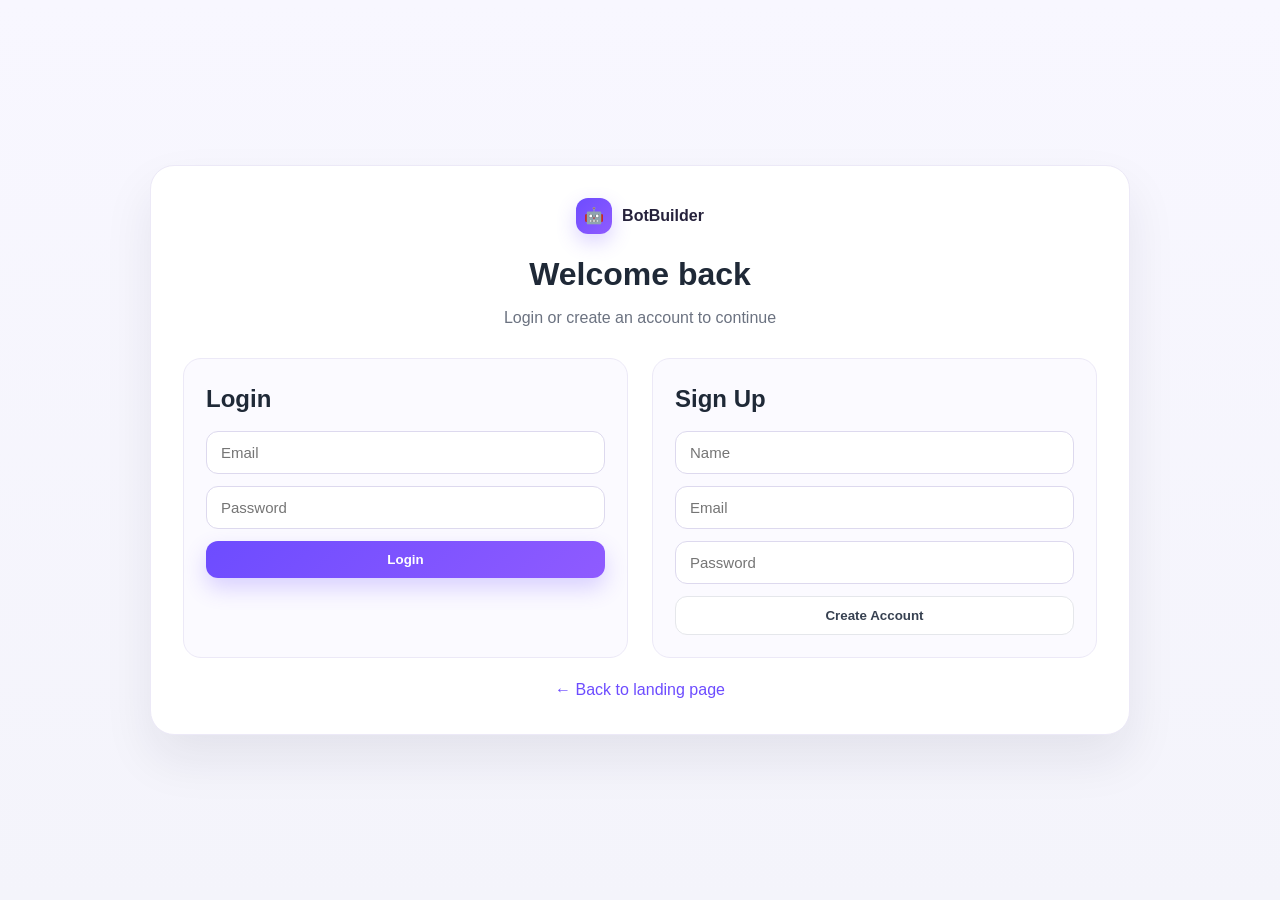
==== src/main/resources/static/dashboard.html @ aa95cacc "Initial project commit" ====
<!DOCTYPE html>
<html lang="en">
<head>
    <meta charset="UTF-8">
    <meta name="viewport" content="width=device-width, initial-scale=1.0">
    <title>Dashboard - BotBuilder</title>
    <link rel="stylesheet" href="style.css">
</head>
<body class="dashboard-page">
    <div class="dashboard-layout">
        <aside class="sidebar">
            <div class="sidebar-top">
                <a href="dashboard.html" class="brand">
                    <div class="brand-icon">🤖</div>
                    <span>BotBuilder</span>
                </a>

                <nav class="sidebar-nav">
                    <a href="dashboard.html" class="sidebar-link active">My Bots</a>
                    <a href="create-bot.html?mode=create" class="sidebar-link">Create New Bot</a>
                    <a href="analytics.html" class="sidebar-link" id="analytics-link">Analytics</a>
                    <a href="#" class="sidebar-link">Settings</a>
                </nav>
            </div>

            <div class="sidebar-bottom">
                <button id="logout-btn" class="sidebar-link logout-btn">Logout</button>
            </div>
        </aside>

        <main class="dashboard-main">
            <div class="dashboard-topbar">
                <div>
                    <h1>My Bots</h1>
                    <p>Manage and monitor your chatbots</p>
                </div>

                <a href="create-bot.html?mode=create" class="btn btn-primary">Create New Bot</a>
            </div>

            <div class="search-row">
                <input id="bot-search" type="text" placeholder="Search bots...">
            </div>

            <div id="bot-grid" class="bot-grid">
                <!-- Filled by dashboard.js -->
            </div>
        </main>
    </div>

    <script src="auth.js"></script>
    <script src="dashboard.js"></script>
</body>
</html>
---- src/main/resources/static/style.css ----
/* style.css*/
* {
    margin: 0;
    padding: 0;
    box-sizing: border-box;
}

body {
    font-family: Inter, Arial, sans-serif;
    background: #f8f8fc;
    color: #1f2937;
    line-height: 1.5;
}

a {
    text-decoration: none;
    color: inherit;
}

.container {
    width: min(1120px, calc(100% - 48px));
    margin: 0 auto;
}

/* Header / Brand */
.site-header,
.wizard-header {
    background: rgba(255, 255, 255, 0.92);
    backdrop-filter: blur(10px);
    border-bottom: 1px solid #ebe9f5;
    position: sticky;
    top: 0;
    z-index: 20;
}

.nav-row,
.wizard-header-row {
    min-height: 74px;
    display: flex;
    align-items: center;
    justify-content: space-between;
    gap: 20px;
}

.brand {
    display: inline-flex;
    align-items: center;
    gap: 10px;
    font-weight: 700;
    color: #25213b;
}

.brand-icon {
    width: 36px;
    height: 36px;
    border-radius: 12px;
    display: grid;
    place-items: center;
    background: linear-gradient(135deg, #6d4cff, #8f5bff);
    color: #fff;
    box-shadow: 0 8px 20px rgba(109, 76, 255, 0.24);
}

.nav-links {
    display: flex;
    gap: 24px;
    color: #6b7280;
}

/* Buttons */
.btn {
    border: none;
    border-radius: 12px;
    padding: 11px 18px;
    font-weight: 600;
    cursor: pointer;
    display: inline-flex;
    align-items: center;
    justify-content: center;
    transition: 0.2s ease;
}

.btn:hover {
    transform: translateY(-1px);
}

.btn-primary {
    background: linear-gradient(135deg, #6d4cff, #8f5bff);
    color: #fff;
    box-shadow: 0 10px 22px rgba(109, 76, 255, 0.24);
}

.btn-secondary {
    background: #fff;
    border: 1px solid #e5e7eb;
    color: #374151;
}

.btn-full {
    width: 100%;
}

.btn-small {
    padding: 8px 12px;
    font-size: 14px;
}

/* Landing */
.hero {
    padding: 72px 0 48px;
}

.hero-grid {
    display: grid;
    grid-template-columns: 1.1fr 0.9fr;
    gap: 40px;
    align-items: center;
}

.pill {
    display: inline-block;
    margin-bottom: 18px;
    padding: 8px 12px;
    border-radius: 999px;
    background: #f1eeff;
    color: #6d4cff;
    font-size: 14px;
    font-weight: 600;
}

.hero-copy h1 {
    font-size: clamp(38px, 5vw, 62px);
    line-height: 1.02;
    letter-spacing: -0.03em;
    margin-bottom: 18px;
    color: #1f1b2d;
}

.hero-copy p {
    max-width: 560px;
    color: #6b7280;
    font-size: 17px;
    margin-bottom: 24px;
}

.hero-actions {
    display: flex;
    gap: 12px;
    margin-bottom: 18px;
}

.hero-meta {
    display: flex;
    gap: 18px;
    color: #6b7280;
    font-size: 14px;
}

.hero-preview-card {
    background: #fff;
    border: 1px solid #eeeaf8;
    border-radius: 24px;
    padding: 28px;
    box-shadow: 0 24px 50px rgba(34, 26, 65, 0.08);
}

.chat-preview {
    display: flex;
    flex-direction: column;
    gap: 12px;
}

.chat-bubble {
    max-width: 75%;
    padding: 12px 14px;
    border-radius: 16px;
    font-size: 14px;
    box-shadow: 0 8px 18px rgba(24, 20, 40, 0.06);
}

.chat-left {
    background: #f6f5fb;
    color: #374151;
}

.chat-right {
    align-self: flex-end;
    background: linear-gradient(135deg, #6d4cff, #8f5bff);
    color: #fff;
}

.section {
    padding: 64px 0;
}

.section-light {
    background: #fafafe;
}

.section-heading {
    text-align: center;
    margin-bottom: 34px;
}

.section-heading h2 {
    font-size: 36px;
    margin-bottom: 8px;
    color: #1f1b2d;
}

.section-heading p {
    color: #6b7280;
}

.feature-grid,
.pricing-grid {
    display: grid;
    gap: 22px;
    grid-template-columns: repeat(3, 1fr);
}

.feature-card,
.price-card {
    background: #fff;
    border: 1px solid #ece9f7;
    border-radius: 20px;
    padding: 24px;
    box-shadow: 0 14px 28px rgba(31, 27, 45, 0.05);
}

.feature-icon {
    font-size: 24px;
    margin-bottom: 12px;
}

.feature-card h3,
.price-card h3 {
    margin-bottom: 8px;
}

.feature-card p,
.price-card ul {
    color: #6b7280;
}

.price {
    font-size: 34px;
    font-weight: 800;
    margin: 10px 0 14px;
}

.price span {
    font-size: 14px;
    font-weight: 500;
    color: #6b7280;
}

.price-card ul {
    list-style: none;
    margin-bottom: 18px;
    display: grid;
    gap: 8px;
}

.price-card.featured {
    border: 2px solid #7b59ff;
    position: relative;
}

.price-badge {
    position: absolute;
    top: -12px;
    left: 24px;
    background: #7b59ff;
    color: #fff;
    border-radius: 999px;
    padding: 6px 12px;
    font-size: 12px;
    font-weight: 700;
}

.site-footer {
    border-top: 1px solid #ebe9f5;
    padding: 24px 0;
    background: #fff;
}

.footer-row {
    display: flex;
    justify-content: space-between;
    align-items: center;
    gap: 24px;
}

.footer-brand {
    margin-bottom: 8px;
}

.footer-links {
    display: flex;
    gap: 18px;
    color: #6b7280;
}

/* Auth */
.auth-page {
    min-height: 100vh;
    background: linear-gradient(180deg, #f8f7ff 0%, #f4f4fb 100%);
}

.auth-shell {
    min-height: 100vh;
    display: grid;
    place-items: center;
    padding: 28px;
}

.auth-card {
    width: min(980px, 100%);
    background: #fff;
    border: 1px solid #ece9f7;
    border-radius: 24px;
    padding: 32px;
    box-shadow: 0 24px 50px rgba(31, 27, 45, 0.08);
}

.auth-header {
    text-align: center;
    margin-bottom: 28px;
}

.auth-header h1 {
    margin-top: 16px;
    margin-bottom: 8px;
}

.auth-header p {
    color: #6b7280;
}

.auth-grid {
    display: grid;
    grid-template-columns: repeat(2, 1fr);
    gap: 24px;
}

.auth-block {
    background: #fbfaff;
    border: 1px solid #ece9f7;
    border-radius: 18px;
    padding: 22px;
}

.auth-block h2 {
    margin-bottom: 14px;
}

.auth-block input {
    width: 100%;
    margin-bottom: 12px;
}

.auth-back {
    margin-top: 20px;
    text-align: center;
    color: #6d4cff;
}

/* Inputs */
input,
select,
textarea {
    width: 100%;
    border: 1px solid #ddd9ee;
    background: #fff;
    border-radius: 12px;
    padding: 12px 14px;
    outline: none;
    font-size: 15px;
}

input:focus,
select:focus,
textarea:focus {
    border-color: #7b59ff;
    box-shadow: 0 0 0 4px rgba(123, 89, 255, 0.12);
}

/* Dashboard */
.dashboard-page {
    background: #f6f6fb;
}

.dashboard-layout {
    display: grid;
    grid-template-columns: 260px 1fr;
    min-height: 100vh;
}

.sidebar {
    background: #fff;
    border-right: 1px solid #ebe9f5;
    display: flex;
    flex-direction: column;
    justify-content: space-between;
    padding: 24px 18px;
}

.sidebar-nav {
    margin-top: 28px;
    display: grid;
    gap: 8px;
}

.sidebar-link {
    display: block;
    padding: 12px 14px;
    border-radius: 12px;
    color: #6b7280;
    font-weight: 600;
}

.sidebar-link.active,
.sidebar-link:hover {
    background: #f2efff;
    color: #6d4cff;
}

.logout-btn {
    width: 100%;
    text-align: left;
    background: none;
    border: none;
    cursor: pointer;
    font: inherit;
}

.dashboard-main {
    padding: 28px;
}

.dashboard-topbar {
    display: flex;
    align-items: center;
    justify-content: space-between;
    margin-bottom: 18px;
    gap: 20px;
}

.dashboard-topbar h1 {
    margin-bottom: 4px;
}

.dashboard-topbar p {
    color: #6b7280;
}

.search-row {
    margin-bottom: 22px;
}

.bot-grid {
    display: grid;
    grid-template-columns: repeat(3, 1fr);
    gap: 20px;
}

.bot-card,
.empty-bot-card {
    background: #fff;
    border: 1px solid #ebe9f5;
    border-radius: 18px;
    padding: 20px;
    box-shadow: 0 12px 24px rgba(31, 27, 45, 0.05);
}

.bot-card-top {
    display: flex;
    justify-content: space-between;
    gap: 16px;
    margin-bottom: 14px;
}

.bot-card h3 {
    margin-bottom: 6px;
}

.bot-card p {
    color: #6b7280;
    font-size: 14px;
    overflow-wrap: anywhere;
}

.bot-card-meta {
    display: flex;
    justify-content: space-between;
    color: #6b7280;
    font-size: 13px;
    margin-bottom: 16px;
}

.bot-card-actions {
    display: flex;
    gap: 10px;
}

.status-badge {
    height: fit-content;
    border-radius: 999px;
    padding: 6px 10px;
    font-size: 12px;
    font-weight: 700;
}

.status-badge.active {
    background: #eafaf1;
    color: #13a35d;
}

.empty-bot-card {
    min-height: 210px;
    display: grid;
    place-items: center;
    text-align: center;
    border-style: dashed;
}

.empty-icon {
    width: 52px;
    height: 52px;
    border-radius: 50%;
    display: grid;
    place-items: center;
    background: #f1eeff;
    color: #6d4cff;
    font-size: 24px;
    margin-bottom: 10px;
}

/* Wizard */
.wizard-page {
    background: #f6f6fb;
}

.wizard-container {
    padding-top: 28px;
    padding-bottom: 48px;
}
.wizard-card-basic {
    max-width: 760px;
    margin: 0 auto;
    padding: 32px;
}

.wizard-card-basic h2 {
    font-size: 34px;
    margin-bottom: 8px;
    color: #1f1b2d;
}

.wizard-card-basic p {
    color: #6b7280;
    margin-bottom: 22px;
}

.wizard-card-basic label {
    display: block;
    font-size: 14px;
    font-weight: 700;
    margin: 18px 0 8px;
    color: #2b263d;
}

.wizard-card-basic input,
.wizard-card-basic select,
.wizard-card-basic textarea {
    width: 100%;
    border: 1px solid #e4e0f2;
    border-radius: 12px;
    padding: 14px 16px;
    font-size: 15px;
    background: #fcfbff;
}

.wizard-card-basic textarea {
    resize: vertical;
    min-height: 88px;
}

.personality-grid {
    display: grid;
    grid-template-columns: repeat(2, 1fr);
    gap: 14px;
    margin-top: 10px;
}

.personality-option {
    display: flex;
    align-items: flex-start;
    gap: 14px;
    padding: 16px;
    border: 1.5px solid #dfdbea;
    border-radius: 14px;
    background: #ffffff;
    cursor: pointer;
    transition: all 0.2s ease;
}

.personality-option:hover {
    border-color: #b7abf8;
    box-shadow: 0 8px 20px rgba(109, 76, 255, 0.08);
}

.personality-option.active {
    border: 2px solid #6d4cff;
    background: #f7f4ff;
    box-shadow: 0 10px 22px rgba(109, 76, 255, 0.10);
}

.personality-icon {
    width: 42px;
    height: 42px;
    border-radius: 12px;
    display: grid;
    place-items: center;
    background: #f3f0ff;
    font-size: 18px;
    flex-shrink: 0;
}

.personality-option h4 {
    margin: 0 0 4px;
    font-size: 16px;
    color: #1f1b2d;
}

.personality-option p {
    margin: 0;
    font-size: 13px;
    color: #6b7280;
}

.wizard-nav-step1 {
    margin-top: 24px;
    align-items: center;
}

.btn-disabled {
    opacity: 0.55;
    cursor: not-allowed;
    box-shadow: none;
}

@media (max-width: 768px) {
    .personality-grid {
        grid-template-columns: 1fr;
    }

    .wizard-card-basic {
        padding: 22px;
    }
}
.wizard-card-knowledge {
    max-width: 760px;
    margin: 0 auto;
    padding: 32px;
}

.wizard-card-knowledge h2 {
    font-size: 34px;
    margin-bottom: 8px;
    color: #1f1b2d;
}

.wizard-card-knowledge p {
    color: #6b7280;
    margin-bottom: 22px;
}

.wizard-card-knowledge label {
    display: block;
    font-size: 14px;
    font-weight: 700;
    margin: 18px 0 10px;
    color: #2b263d;
}

.knowledge-source-grid {
    display: grid;
    grid-template-columns: repeat(3, 1fr);
    gap: 14px;
    margin-top: 8px;
}

.knowledge-source-option {
    border: 1.5px solid #dfdbea;
    border-radius: 14px;
    padding: 18px 16px;
    background: #fff;
    text-align: center;
    cursor: pointer;
    transition: all 0.2s ease;
}

.knowledge-source-option:hover {
    border-color: #b7abf8;
    box-shadow: 0 8px 20px rgba(109, 76, 255, 0.08);
}

.knowledge-source-option.active {
    border: 2px solid #6d4cff;
    background: #f7f4ff;
    box-shadow: 0 10px 22px rgba(109, 76, 255, 0.10);
}

.knowledge-source-icon {
    width: 44px;
    height: 44px;
    margin: 0 auto 12px;
    border-radius: 12px;
    display: grid;
    place-items: center;
    background: #f3f0ff;
    font-size: 20px;
}

.knowledge-source-option h4 {
    margin: 0 0 6px;
    font-size: 16px;
    color: #1f1b2d;
}

.knowledge-source-option p {
    margin: 0;
    font-size: 13px;
    color: #6b7280;
}

.knowledge-panel {
    display: none;
    margin-top: 18px;
}

.knowledge-panel.active {
    display: block;
}

.knowledge-inline-row {
    display: grid;
    grid-template-columns: 1fr auto;
    gap: 12px;
    align-items: center;
}

.btn-knowledge-action {
    white-space: nowrap;
    min-width: 140px;
}

.upload-dropzone {
    border: 1.5px dashed #d7d2e8;
    border-radius: 16px;
    background: #fcfbff;
    min-height: 170px;
    display: grid;
    place-items: center;
    text-align: center;
    padding: 24px;
    cursor: pointer;
    transition: all 0.2s ease;
}

.upload-dropzone:hover {
    border-color: #b7abf8;
    background: #f8f5ff;
}

.upload-dropzone-icon {
    font-size: 34px;
    margin-bottom: 10px;
}

.upload-dropzone-title {
    font-weight: 600;
    color: #374151;
    margin-bottom: 4px;
}

.upload-dropzone-subtitle {
    font-size: 13px;
    color: #9ca3af;
}

.knowledge-text-counter {
    margin-top: 8px;
    font-size: 12px;
    color: #9ca3af;
}

@media (max-width: 768px) {
    .knowledge-source-grid {
        grid-template-columns: 1fr;
    }

    .knowledge-inline-row {
        grid-template-columns: 1fr;
    }

    .btn-knowledge-action {
        width: 100%;
    }

    .wizard-card-knowledge {
        padding: 22px;
    }
}
.stepper {
    display: flex;
    justify-content: center;
    gap: 28px;
    margin-bottom: 28px;
    flex-wrap: wrap;
}

.step {
    text-align: center;
    color: #9ca3af;
}

.step span {
    width: 36px;
    height: 36px;
    margin: 0 auto 8px;
    border-radius: 50%;
    display: grid;
    place-items: center;
    background: #e5e7eb;
    font-weight: 700;
}

.step.active span {
    background: linear-gradient(135deg, #6d4cff, #8f5bff);
    color: #fff;
}

.step.completed span {
    background: #6d4cff;
    color: #fff;
}

.step.active,
.step.completed {
    color: #3b3553;
}

.step small {
    display: block;
    font-size: 12px;
}

.wizard-step {
    display: none;
}

.wizard-step.active {
    display: block;
}

.wizard-card-area {
    max-width: 920px;
    margin: 0 auto;
}

.wizard-card {
    background: #fff;
    border: 1px solid #ebe9f5;
    border-radius: 22px;
    padding: 28px;
    box-shadow: 0 14px 28px rgba(31, 27, 45, 0.05);
}

.wizard-card h2 {
    margin-bottom: 6px;
}

.wizard-card p {
    color: #6b7280;
    margin-bottom: 18px;
}

.wizard-card label {
    display: block;
    font-weight: 600;
    margin: 16px 0 8px;
}

.wizard-nav-row,
.wizard-bottom-row {
    display: flex;
    justify-content: space-between;
    gap: 12px;
    margin-top: 22px;
}

.source-grid {
    display: grid;
    grid-template-columns: repeat(3, 1fr);
    gap: 14px;
    margin-top: 16px;
}

.source-option {
    border: 2px solid #d9d3f7;
    border-radius: 16px;
    padding: 20px;
    text-align: center;
    font-weight: 600;
    background: #fff;
}

.source-option.active {
    border-color: #7b59ff;
    background: #f5f2ff;
    color: #6d4cff;
}

.source-option.disabled {
    opacity: 0.55;
}

.slider {
    margin: 10px 0 6px;
}

.slider-info {
    color: #6b7280;
    font-size: 14px;
}

.test-layout {
    display: grid;
    grid-template-columns: 320px 1fr;
    gap: 22px;
}

.review-box {
    background: #f8f7fd;
    border: 1px solid #ebe9f5;
    border-radius: 16px;
    padding: 16px;
    display: grid;
    gap: 10px;
}

.deploy-box {
    background: #fafafe;
    border: 1px solid #ebe9f5;
    border-radius: 16px;
    padding: 16px;
    margin-bottom: 16px;
}

.chat-window {
    border: 1px solid #ebe9f5;
    border-radius: 20px;
    background: #fff;
    padding: 16px;
    height: 380px;
    display: flex;
    flex-direction: column;
}

.chat-messages {
    flex: 1;
    overflow-y: auto;
    margin-bottom: 12px;
}

.chat-input {
    display: flex;
    gap: 10px;
}

.chat-line {
    margin-bottom: 10px;
    padding: 10px 12px;
    border-radius: 12px;
    max-width: 86%;
    font-size: 14px;
}

.chat-line-user {
    background: #f3f0ff;
    margin-left: auto;
}

.chat-line-bot {
    background: #f5f6fa;
}

.chat-line-bot.error {
    color: #b91c1c;
}

/* Responsive */
@media (max-width: 980px) {
    .hero-grid,
    .auth-grid,
    .test-layout,
    .dashboard-layout,
    .feature-grid,
    .pricing-grid,
    .bot-grid,
    .source-grid {
        grid-template-columns: 1fr;
    }

    .dashboard-layout {
        display: block;
    }

    .sidebar {
        border-right: none;
        border-bottom: 1px solid #ebe9f5;
    }

    .nav-links {
        display: none;
    }

    .footer-row,
    .dashboard-topbar {
        flex-direction: column;
        align-items: flex-start;
    }
}
.open-mode .step.completed span {
    background: #e5e7eb !important;
    color: #9ca3af !important;
}

.open-mode .step.completed,
.open-mode .step:not(.active) {
    color: #9ca3af !important;
}

.open-mode .step.active span {
    background: linear-gradient(135deg, #6d4cff, #8f5bff) !important;
    color: #ffffff !important;
}

.open-mode .step.active {
    color: #3b3553 !important;
}
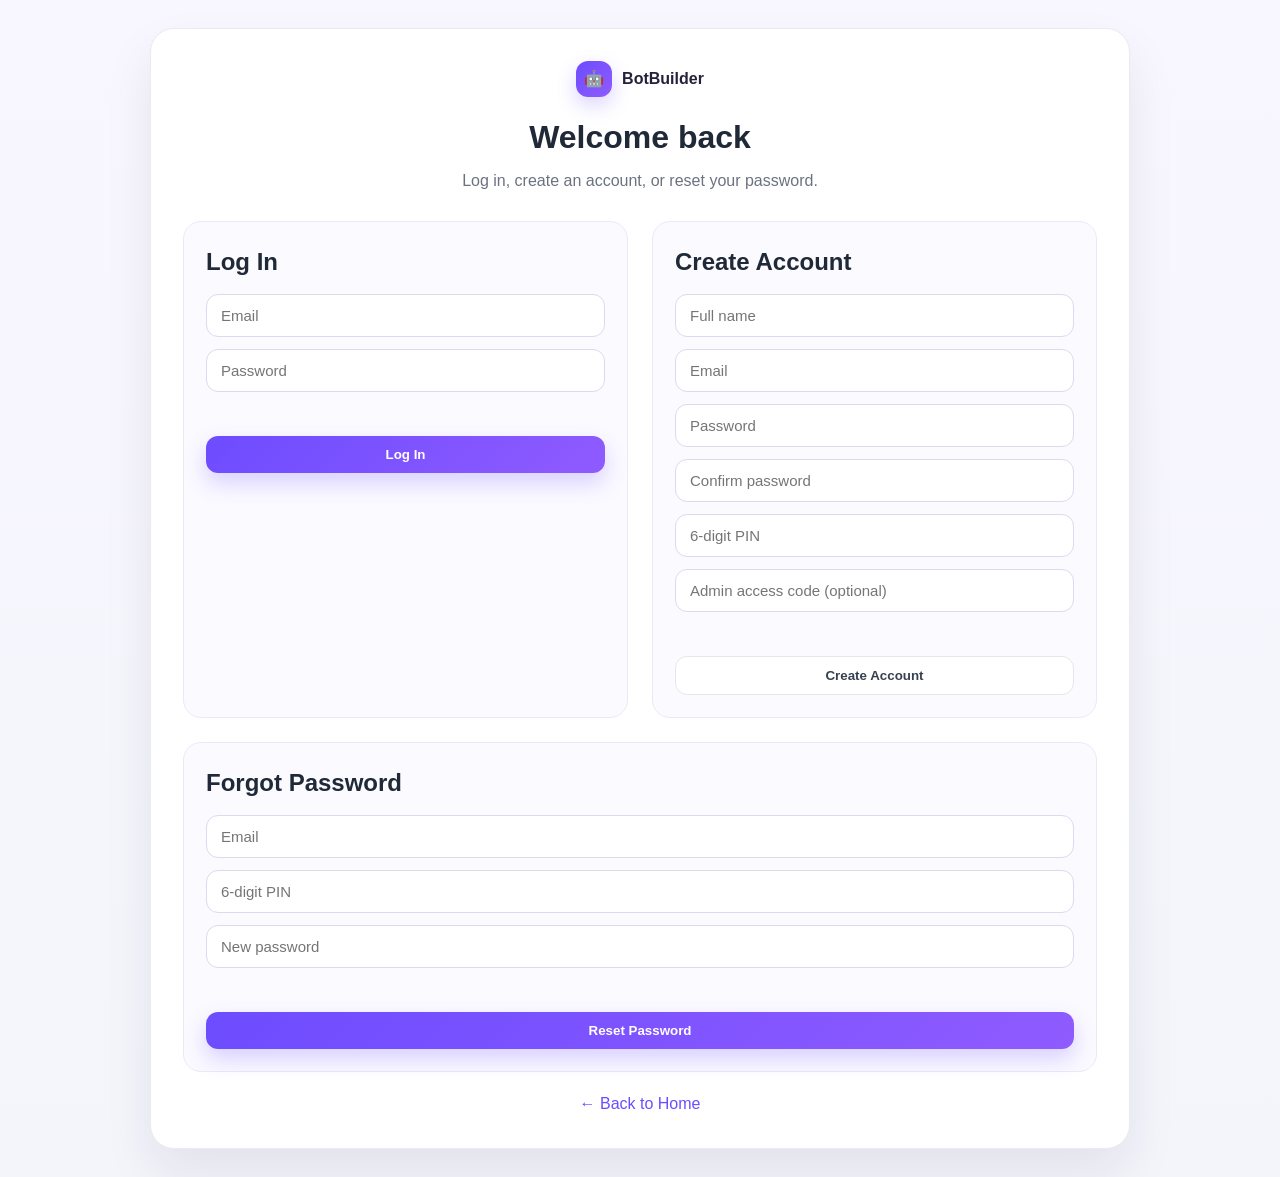
==== commit 07554f07: "Working Code" ====
--- a/src/main/resources/static/dashboard.html
+++ b/src/main/resources/static/dashboard.html
@@ -19,7 +19,7 @@
                     <a href="dashboard.html" class="sidebar-link active">My Bots</a>
                     <a href="create-bot.html?mode=create" class="sidebar-link">Create New Bot</a>
                     <a href="analytics.html" class="sidebar-link" id="analytics-link">Analytics</a>
-                    <a href="#" class="sidebar-link">Settings</a>
+                    <a href="settings.html" class="sidebar-link">Settings</a>
                 </nav>
             </div>
 
--- a/src/main/resources/static/style.css
+++ b/src/main/resources/static/style.css
@@ -1,4 +1,4 @@
-/* style.css*/
+/* style.css */
 * {
     margin: 0;
     padding: 0;
@@ -105,265 +105,10 @@
     font-size: 14px;
 }
 
-/* Landing */
-.hero {
-    padding: 72px 0 48px;
-}
-
-.hero-grid {
-    display: grid;
-    grid-template-columns: 1.1fr 0.9fr;
-    gap: 40px;
-    align-items: center;
-}
-
-.pill {
-    display: inline-block;
-    margin-bottom: 18px;
-    padding: 8px 12px;
-    border-radius: 999px;
-    background: #f1eeff;
-    color: #6d4cff;
-    font-size: 14px;
-    font-weight: 600;
-}
-
-.hero-copy h1 {
-    font-size: clamp(38px, 5vw, 62px);
-    line-height: 1.02;
-    letter-spacing: -0.03em;
-    margin-bottom: 18px;
-    color: #1f1b2d;
-}
-
-.hero-copy p {
-    max-width: 560px;
-    color: #6b7280;
-    font-size: 17px;
-    margin-bottom: 24px;
-}
-
-.hero-actions {
-    display: flex;
-    gap: 12px;
-    margin-bottom: 18px;
-}
-
-.hero-meta {
-    display: flex;
-    gap: 18px;
-    color: #6b7280;
-    font-size: 14px;
-}
-
-.hero-preview-card {
-    background: #fff;
-    border: 1px solid #eeeaf8;
-    border-radius: 24px;
-    padding: 28px;
-    box-shadow: 0 24px 50px rgba(34, 26, 65, 0.08);
-}
-
-.chat-preview {
-    display: flex;
-    flex-direction: column;
-    gap: 12px;
-}
-
-.chat-bubble {
-    max-width: 75%;
-    padding: 12px 14px;
-    border-radius: 16px;
-    font-size: 14px;
-    box-shadow: 0 8px 18px rgba(24, 20, 40, 0.06);
-}
-
-.chat-left {
-    background: #f6f5fb;
-    color: #374151;
-}
-
-.chat-right {
-    align-self: flex-end;
-    background: linear-gradient(135deg, #6d4cff, #8f5bff);
-    color: #fff;
-}
-
-.section {
-    padding: 64px 0;
-}
-
-.section-light {
-    background: #fafafe;
-}
-
-.section-heading {
-    text-align: center;
-    margin-bottom: 34px;
-}
-
-.section-heading h2 {
-    font-size: 36px;
-    margin-bottom: 8px;
-    color: #1f1b2d;
-}
-
-.section-heading p {
-    color: #6b7280;
-}
-
-.feature-grid,
-.pricing-grid {
-    display: grid;
-    gap: 22px;
-    grid-template-columns: repeat(3, 1fr);
-}
-
-.feature-card,
-.price-card {
-    background: #fff;
-    border: 1px solid #ece9f7;
-    border-radius: 20px;
-    padding: 24px;
-    box-shadow: 0 14px 28px rgba(31, 27, 45, 0.05);
-}
-
-.feature-icon {
-    font-size: 24px;
-    margin-bottom: 12px;
-}
-
-.feature-card h3,
-.price-card h3 {
-    margin-bottom: 8px;
-}
-
-.feature-card p,
-.price-card ul {
-    color: #6b7280;
-}
-
-.price {
-    font-size: 34px;
-    font-weight: 800;
-    margin: 10px 0 14px;
-}
-
-.price span {
-    font-size: 14px;
-    font-weight: 500;
-    color: #6b7280;
-}
-
-.price-card ul {
-    list-style: none;
-    margin-bottom: 18px;
-    display: grid;
-    gap: 8px;
-}
-
-.price-card.featured {
-    border: 2px solid #7b59ff;
-    position: relative;
-}
-
-.price-badge {
-    position: absolute;
-    top: -12px;
-    left: 24px;
-    background: #7b59ff;
-    color: #fff;
-    border-radius: 999px;
-    padding: 6px 12px;
-    font-size: 12px;
-    font-weight: 700;
-}
-
-.site-footer {
-    border-top: 1px solid #ebe9f5;
-    padding: 24px 0;
-    background: #fff;
-}
-
-.footer-row {
-    display: flex;
-    justify-content: space-between;
-    align-items: center;
-    gap: 24px;
-}
-
-.footer-brand {
-    margin-bottom: 8px;
-}
-
-.footer-links {
-    display: flex;
-    gap: 18px;
-    color: #6b7280;
-}
-
-/* Auth */
-.auth-page {
-    min-height: 100vh;
-    background: linear-gradient(180deg, #f8f7ff 0%, #f4f4fb 100%);
-}
-
-.auth-shell {
-    min-height: 100vh;
-    display: grid;
-    place-items: center;
-    padding: 28px;
-}
-
-.auth-card {
-    width: min(980px, 100%);
-    background: #fff;
-    border: 1px solid #ece9f7;
-    border-radius: 24px;
-    padding: 32px;
-    box-shadow: 0 24px 50px rgba(31, 27, 45, 0.08);
-}
-
-.auth-header {
-    text-align: center;
-    margin-bottom: 28px;
-}
-
-.auth-header h1 {
-    margin-top: 16px;
-    margin-bottom: 8px;
-}
-
-.auth-header p {
-    color: #6b7280;
-}
-
-.auth-grid {
-    display: grid;
-    grid-template-columns: repeat(2, 1fr);
-    gap: 24px;
-}
-
-.auth-block {
-    background: #fbfaff;
-    border: 1px solid #ece9f7;
-    border-radius: 18px;
-    padding: 22px;
-}
-
-.auth-block h2 {
-    margin-bottom: 14px;
-}
-
-.auth-block input {
-    width: 100%;
-    margin-bottom: 12px;
-}
-
-.auth-back {
-    margin-top: 20px;
-    text-align: center;
-    color: #6d4cff;
+.btn-disabled {
+    opacity: 0.55;
+    cursor: not-allowed;
+    box-shadow: none;
 }
 
 /* Inputs */
@@ -386,6 +131,291 @@
     box-shadow: 0 0 0 4px rgba(123, 89, 255, 0.12);
 }
 
+/* Landing */
+.hero {
+    padding: 72px 0 48px;
+}
+
+.hero-grid {
+    display: grid;
+    grid-template-columns: 1.1fr 0.9fr;
+    gap: 40px;
+    align-items: center;
+}
+
+.pill {
+    display: inline-block;
+    margin-bottom: 18px;
+    padding: 8px 12px;
+    border-radius: 999px;
+    background: #f1eeff;
+    color: #6d4cff;
+    font-size: 14px;
+    font-weight: 600;
+}
+
+.hero-copy h1 {
+    font-size: clamp(38px, 5vw, 62px);
+    line-height: 1.02;
+    letter-spacing: -0.03em;
+    margin-bottom: 18px;
+    color: #1f1b2d;
+}
+
+.hero-copy p {
+    max-width: 560px;
+    color: #6b7280;
+    font-size: 17px;
+    margin-bottom: 24px;
+}
+
+.hero-actions {
+    display: flex;
+    gap: 12px;
+    margin-bottom: 18px;
+}
+
+.hero-meta {
+    display: flex;
+    gap: 18px;
+    color: #6b7280;
+    font-size: 14px;
+}
+
+.hero-preview-card {
+    background: #fff;
+    border: 1px solid #eeeaf8;
+    border-radius: 24px;
+    padding: 28px;
+    box-shadow: 0 24px 50px rgba(34, 26, 65, 0.08);
+}
+
+.chat-preview {
+    display: flex;
+    flex-direction: column;
+    gap: 12px;
+}
+
+.chat-bubble {
+    max-width: 75%;
+    padding: 12px 14px;
+    border-radius: 16px;
+    font-size: 14px;
+    box-shadow: 0 8px 18px rgba(24, 20, 40, 0.06);
+}
+
+.chat-left {
+    background: #f6f5fb;
+    color: #374151;
+}
+
+.chat-right {
+    align-self: flex-end;
+    background: linear-gradient(135deg, #6d4cff, #8f5bff);
+    color: #fff;
+}
+
+.section {
+    padding: 64px 0;
+}
+
+.section-light {
+    background: #fafafe;
+}
+
+.section-heading {
+    text-align: center;
+    margin-bottom: 34px;
+}
+
+.section-heading h2 {
+    font-size: 36px;
+    margin-bottom: 8px;
+    color: #1f1b2d;
+}
+
+.section-heading p {
+    color: #6b7280;
+}
+
+.feature-grid,
+.pricing-grid {
+    display: grid;
+    gap: 22px;
+    grid-template-columns: repeat(3, 1fr);
+}
+
+.feature-card,
+.price-card {
+    background: #fff;
+    border: 1px solid #ece9f7;
+    border-radius: 20px;
+    padding: 24px;
+    box-shadow: 0 14px 28px rgba(31, 27, 45, 0.05);
+}
+
+.feature-icon {
+    font-size: 24px;
+    margin-bottom: 12px;
+}
+
+.feature-card h3,
+.price-card h3 {
+    margin-bottom: 8px;
+}
+
+.feature-card p,
+.price-card ul {
+    color: #6b7280;
+}
+
+.price {
+    font-size: 34px;
+    font-weight: 800;
+    margin: 10px 0 14px;
+}
+
+.price span {
+    font-size: 14px;
+    font-weight: 500;
+    color: #6b7280;
+}
+
+.price-card ul {
+    list-style: none;
+    margin-bottom: 18px;
+    display: grid;
+    gap: 8px;
+}
+
+.price-card.featured {
+    border: 2px solid #7b59ff;
+    position: relative;
+}
+
+.price-badge {
+    position: absolute;
+    top: -12px;
+    left: 24px;
+    background: #7b59ff;
+    color: #fff;
+    border-radius: 999px;
+    padding: 6px 12px;
+    font-size: 12px;
+    font-weight: 700;
+}
+
+.site-footer {
+    border-top: 1px solid #ebe9f5;
+    padding: 24px 0;
+    background: #fff;
+}
+
+.footer-row {
+    display: flex;
+    justify-content: space-between;
+    align-items: center;
+    gap: 24px;
+}
+
+.footer-brand {
+    margin-bottom: 8px;
+}
+
+.footer-links {
+    display: flex;
+    gap: 18px;
+    color: #6b7280;
+}
+
+/* Auth */
+.auth-page {
+    min-height: 100vh;
+    background: linear-gradient(180deg, #f8f7ff 0%, #f4f4fb 100%);
+}
+
+.auth-shell {
+    min-height: 100vh;
+    display: grid;
+    place-items: center;
+    padding: 28px;
+}
+
+.auth-card {
+    width: min(980px, 100%);
+    background: #fff;
+    border: 1px solid #ece9f7;
+    border-radius: 24px;
+    padding: 32px;
+    box-shadow: 0 24px 50px rgba(31, 27, 45, 0.08);
+}
+
+.auth-header {
+    text-align: center;
+    margin-bottom: 28px;
+}
+
+.auth-header h1 {
+    margin-top: 16px;
+    margin-bottom: 8px;
+}
+
+.auth-header p {
+    color: #6b7280;
+}
+
+.auth-grid {
+    display: grid;
+    grid-template-columns: repeat(2, 1fr);
+    gap: 24px;
+}
+
+.auth-block {
+    background: #fbfaff;
+    border: 1px solid #ece9f7;
+    border-radius: 18px;
+    padding: 22px;
+}
+
+.auth-block h2 {
+    margin-bottom: 14px;
+}
+
+.auth-block input {
+    width: 100%;
+    margin-bottom: 12px;
+}
+
+.auth-back {
+    margin-top: 20px;
+    text-align: center;
+    color: #6d4cff;
+}
+
+.auth-reset-grid {
+    margin-top: 24px;
+    grid-template-columns: 1fr;
+}
+
+.auth-reset-block {
+    max-width: 100%;
+}
+
+.form-message {
+    min-height: 22px;
+    margin-bottom: 10px;
+    font-size: 14px;
+    font-weight: 600;
+}
+
+.form-message.error {
+    color: #b91c1c;
+}
+
+.form-message.success {
+    color: #15803d;
+}
+
 /* Dashboard */
 .dashboard-page {
     background: #f6f6fb;
@@ -502,6 +532,7 @@
 .bot-card-actions {
     display: flex;
     gap: 10px;
+    flex-wrap: wrap;
 }
 
 .status-badge {
@@ -512,9 +543,34 @@
     font-weight: 700;
 }
 
+.status-badge.published,
 .status-badge.active {
     background: #eafaf1;
     color: #13a35d;
+}
+
+.status-badge.draft {
+    background: #f3f4f6;
+    color: #374151;
+}
+
+.bot-public-link-row {
+    display: flex;
+    gap: 10px;
+    align-items: center;
+    margin-bottom: 14px;
+}
+
+.bot-public-link {
+    flex: 1;
+    font-size: 13px;
+    padding: 10px 12px;
+}
+
+.bot-draft-text {
+    flex: 1;
+    font-size: 13px;
+    color: #6b7280;
 }
 
 .empty-bot-card {
@@ -537,54 +593,105 @@
     margin-bottom: 10px;
 }
 
-/* Wizard */
-.wizard-page {
+/* Create Bot / Wizard */
+.create-bot-page {
     background: #f6f6fb;
 }
 
-.wizard-container {
-    padding-top: 28px;
-    padding-bottom: 48px;
-}
-.wizard-card-basic {
-    max-width: 760px;
+.create-bot-page .public-header {
+    background: rgba(255, 255, 255, 0.92);
+    backdrop-filter: blur(10px);
+    border-bottom: 1px solid #ebe9f5;
+    padding: 18px 32px;
+}
+
+.wizard-shell {
+    max-width: 1120px;
     margin: 0 auto;
-    padding: 32px;
-}
-
-.wizard-card-basic h2 {
-    font-size: 34px;
-    margin-bottom: 8px;
+    padding: 28px 24px 48px;
+}
+
+.wizard-stepper {
+    display: grid;
+    grid-template-columns: repeat(5, 1fr);
+    align-items: center;
+    justify-items: center;
+    max-width: 620px;
+    margin: 0 auto 10px;
+    gap: 0;
+}
+
+.wizard-stepper .step {
+    width: 40px;
+    height: 40px;
+    border-radius: 999px;
+    display: grid;
+    place-items: center;
+    background: #e5e7eb;
+    color: #6b7280;
+    font-weight: 700;
+}
+
+.wizard-stepper .step.active {
+    background: linear-gradient(135deg, #6d4cff, #8f5bff);
+    color: #fff;
+}
+
+.wizard-stepper .step.completed {
+    background: #6d4cff;
+    color: #fff;
+}
+
+.wizard-step-labels {
+    display: grid;
+    grid-template-columns: repeat(5, 1fr);
+    align-items: start;
+    justify-items: center;
+    max-width: 620px;
+    margin: 0 auto 28px;
+    gap: 0;
+    text-align: center;
+    color: #6b7280;
+    font-size: 14px;
+}
+
+.wizard-step {
+    display: none;
+}
+
+.wizard-step.active {
+    display: block;
+}
+
+.wizard-card {
+    background: #fff;
+    border: 1px solid #ebe9f5;
+    border-radius: 22px;
+    padding: 28px;
+    box-shadow: 0 14px 28px rgba(31, 27, 45, 0.05);
+}
+
+.wizard-card h1 {
+    font-size: 26px;
+    margin-bottom: 6px;
     color: #1f1b2d;
 }
 
-.wizard-card-basic p {
-    color: #6b7280;
-    margin-bottom: 22px;
-}
-
-.wizard-card-basic label {
+.wizard-card h2 {
+    font-size: 22px;
+    margin-bottom: 12px;
+    color: #1f1b2d;
+}
+
+.wizard-card > p {
+    color: #6b7280;
+    margin-bottom: 18px;
+}
+
+.wizard-card label {
     display: block;
-    font-size: 14px;
-    font-weight: 700;
-    margin: 18px 0 8px;
-    color: #2b263d;
-}
-
-.wizard-card-basic input,
-.wizard-card-basic select,
-.wizard-card-basic textarea {
-    width: 100%;
-    border: 1px solid #e4e0f2;
-    border-radius: 12px;
-    padding: 14px 16px;
-    font-size: 15px;
-    background: #fcfbff;
-}
-
-.wizard-card-basic textarea {
-    resize: vertical;
-    min-height: 88px;
+    font-weight: 600;
+    margin: 16px 0 8px;
 }
 
 .personality-grid {
@@ -596,14 +703,15 @@
 
 .personality-option {
     display: flex;
-    align-items: flex-start;
-    gap: 14px;
+    flex-direction: column;
+    gap: 4px;
     padding: 16px;
     border: 1.5px solid #dfdbea;
     border-radius: 14px;
     background: #ffffff;
     cursor: pointer;
     transition: all 0.2s ease;
+    text-align: left;
 }
 
 .personality-option:hover {
@@ -617,87 +725,27 @@
     box-shadow: 0 10px 22px rgba(109, 76, 255, 0.10);
 }
 
-.personality-icon {
-    width: 42px;
-    height: 42px;
-    border-radius: 12px;
-    display: grid;
-    place-items: center;
-    background: #f3f0ff;
-    font-size: 18px;
-    flex-shrink: 0;
-}
-
-.personality-option h4 {
-    margin: 0 0 4px;
+.personality-option strong {
     font-size: 16px;
     color: #1f1b2d;
 }
 
-.personality-option p {
-    margin: 0;
+.personality-option span {
     font-size: 13px;
     color: #6b7280;
 }
 
-.wizard-nav-step1 {
-    margin-top: 24px;
-    align-items: center;
-}
-
-.btn-disabled {
-    opacity: 0.55;
-    cursor: not-allowed;
-    box-shadow: none;
-}
-
-@media (max-width: 768px) {
-    .personality-grid {
-        grid-template-columns: 1fr;
-    }
-
-    .wizard-card-basic {
-        padding: 22px;
-    }
-}
-.wizard-card-knowledge {
-    max-width: 760px;
-    margin: 0 auto;
-    padding: 32px;
-}
-
-.wizard-card-knowledge h2 {
-    font-size: 34px;
-    margin-bottom: 8px;
-    color: #1f1b2d;
-}
-
-.wizard-card-knowledge p {
-    color: #6b7280;
-    margin-bottom: 22px;
-}
-
-.wizard-card-knowledge label {
-    display: block;
-    font-size: 14px;
-    font-weight: 700;
-    margin: 18px 0 10px;
-    color: #2b263d;
-}
-
-.knowledge-source-grid {
-    display: grid;
-    grid-template-columns: repeat(3, 1fr);
-    gap: 14px;
-    margin-top: 8px;
+.knowledge-source-switch {
+    display: flex;
+    gap: 12px;
+    margin: 12px 0 20px;
 }
 
 .knowledge-source-option {
     border: 1.5px solid #dfdbea;
     border-radius: 14px;
-    padding: 18px 16px;
+    padding: 12px 18px;
     background: #fff;
-    text-align: center;
     cursor: pointer;
     transition: all 0.2s ease;
 }
@@ -713,29 +761,6 @@
     box-shadow: 0 10px 22px rgba(109, 76, 255, 0.10);
 }
 
-.knowledge-source-icon {
-    width: 44px;
-    height: 44px;
-    margin: 0 auto 12px;
-    border-radius: 12px;
-    display: grid;
-    place-items: center;
-    background: #f3f0ff;
-    font-size: 20px;
-}
-
-.knowledge-source-option h4 {
-    margin: 0 0 6px;
-    font-size: 16px;
-    color: #1f1b2d;
-}
-
-.knowledge-source-option p {
-    margin: 0;
-    font-size: 13px;
-    color: #6b7280;
-}
-
 .knowledge-panel {
     display: none;
     margin-top: 18px;
@@ -743,18 +768,6 @@
 
 .knowledge-panel.active {
     display: block;
-}
-
-.knowledge-inline-row {
-    display: grid;
-    grid-template-columns: 1fr auto;
-    gap: 12px;
-    align-items: center;
-}
-
-.btn-knowledge-action {
-    white-space: nowrap;
-    min-width: 140px;
 }
 
 .upload-dropzone {
@@ -775,11 +788,6 @@
     background: #f8f5ff;
 }
 
-.upload-dropzone-icon {
-    font-size: 34px;
-    margin-bottom: 10px;
-}
-
 .upload-dropzone-title {
     font-weight: 600;
     color: #374151;
@@ -791,156 +799,40 @@
     color: #9ca3af;
 }
 
-.knowledge-text-counter {
+.helper-text {
+    color: #6b7280;
+    font-size: 13px;
     margin-top: 8px;
-    font-size: 12px;
-    color: #9ca3af;
-}
-
-@media (max-width: 768px) {
-    .knowledge-source-grid {
-        grid-template-columns: 1fr;
-    }
-
-    .knowledge-inline-row {
-        grid-template-columns: 1fr;
-    }
-
-    .btn-knowledge-action {
-        width: 100%;
-    }
-
-    .wizard-card-knowledge {
-        padding: 22px;
-    }
-}
-.stepper {
-    display: flex;
-    justify-content: center;
-    gap: 28px;
-    margin-bottom: 28px;
-    flex-wrap: wrap;
-}
-
-.step {
-    text-align: center;
-    color: #9ca3af;
-}
-
-.step span {
-    width: 36px;
-    height: 36px;
-    margin: 0 auto 8px;
-    border-radius: 50%;
-    display: grid;
-    place-items: center;
-    background: #e5e7eb;
+}
+
+.slider-block {
+    margin-bottom: 26px;
+}
+
+.slider-header {
+    display: flex;
+    justify-content: space-between;
+    align-items: center;
+    margin-bottom: 8px;
+}
+
+.slider-value {
     font-weight: 700;
-}
-
-.step.active span {
-    background: linear-gradient(135deg, #6d4cff, #8f5bff);
-    color: #fff;
-}
-
-.step.completed span {
-    background: #6d4cff;
-    color: #fff;
-}
-
-.step.active,
-.step.completed {
-    color: #3b3553;
-}
-
-.step small {
-    display: block;
-    font-size: 12px;
-}
-
-.wizard-step {
-    display: none;
-}
-
-.wizard-step.active {
-    display: block;
-}
-
-.wizard-card-area {
-    max-width: 920px;
-    margin: 0 auto;
-}
-
-.wizard-card {
-    background: #fff;
-    border: 1px solid #ebe9f5;
-    border-radius: 22px;
-    padding: 28px;
-    box-shadow: 0 14px 28px rgba(31, 27, 45, 0.05);
-}
-
-.wizard-card h2 {
-    margin-bottom: 6px;
-}
-
-.wizard-card p {
-    color: #6b7280;
-    margin-bottom: 18px;
-}
-
-.wizard-card label {
-    display: block;
-    font-weight: 600;
-    margin: 16px 0 8px;
-}
-
-.wizard-nav-row,
-.wizard-bottom-row {
+    color: #374151;
+}
+
+.wizard-nav-row {
     display: flex;
     justify-content: space-between;
     gap: 12px;
     margin-top: 22px;
 }
 
-.source-grid {
-    display: grid;
-    grid-template-columns: repeat(3, 1fr);
-    gap: 14px;
-    margin-top: 16px;
-}
-
-.source-option {
-    border: 2px solid #d9d3f7;
-    border-radius: 16px;
-    padding: 20px;
-    text-align: center;
-    font-weight: 600;
-    background: #fff;
-}
-
-.source-option.active {
-    border-color: #7b59ff;
-    background: #f5f2ff;
-    color: #6d4cff;
-}
-
-.source-option.disabled {
-    opacity: 0.55;
-}
-
-.slider {
-    margin: 10px 0 6px;
-}
-
-.slider-info {
-    color: #6b7280;
-    font-size: 14px;
-}
-
 .test-layout {
     display: grid;
     grid-template-columns: 320px 1fr;
     gap: 22px;
+    align-items: start;
 }
 
 .review-box {
@@ -948,24 +840,24 @@
     border: 1px solid #ebe9f5;
     border-radius: 16px;
     padding: 16px;
-    display: grid;
-    gap: 10px;
-}
-
-.deploy-box {
-    background: #fafafe;
-    border: 1px solid #ebe9f5;
-    border-radius: 16px;
-    padding: 16px;
-    margin-bottom: 16px;
-}
-
-.chat-window {
+    display: block;
+    overflow-wrap: anywhere;
+    word-break: break-word;
+}
+
+.review-box div {
+    margin-bottom: 10px;
+    line-height: 1.5;
+    overflow-wrap: anywhere;
+    word-break: break-word;
+}
+
+.test-box {
     border: 1px solid #ebe9f5;
     border-radius: 20px;
     background: #fff;
     padding: 16px;
-    height: 380px;
+    min-height: 420px;
     display: flex;
     flex-direction: column;
 }
@@ -974,11 +866,17 @@
     flex: 1;
     overflow-y: auto;
     margin-bottom: 12px;
-}
-
-.chat-input {
+    min-height: 260px;
+}
+
+.chat-input-row {
     display: flex;
     gap: 10px;
+    margin-top: auto;
+}
+
+.chat-field {
+    flex: 1;
 }
 
 .chat-line {
@@ -1002,16 +900,300 @@
     color: #b91c1c;
 }
 
+.deploy-actions {
+    display: flex;
+    gap: 10px;
+    flex-wrap: wrap;
+}
+
+#open-mode-step4-actions {
+    justify-content: flex-start;
+}
+
+.open-mode .wizard-stepper .step.completed {
+    background: #e5e7eb !important;
+    color: #9ca3af !important;
+}
+
+.open-mode .wizard-stepper .step:not(.active) {
+    background: #e5e7eb !important;
+    color: #9ca3af !important;
+}
+
+.open-mode .wizard-stepper .step.active {
+    background: linear-gradient(135deg, #6d4cff, #8f5bff) !important;
+    color: #fff !important;
+}
+
+/* Analytics */
+.analytics-stats-grid {
+    display: grid;
+    grid-template-columns: repeat(4, minmax(0, 1fr));
+    gap: 20px;
+    margin-bottom: 24px;
+}
+
+.analytics-stat-card,
+.analytics-chart-card,
+.analytics-table-card {
+    background: rgba(255, 255, 255, 0.92);
+    border: 1px solid #ebe9f5;
+    border-radius: 22px;
+    padding: 22px;
+    box-shadow: 0 14px 32px rgba(31, 27, 45, 0.06);
+    transition: transform 0.18s ease, box-shadow 0.18s ease, border-color 0.18s ease;
+}
+
+.analytics-stat-card:hover,
+.analytics-chart-card:hover,
+.analytics-table-card:hover {
+    transform: translateY(-2px);
+    box-shadow: 0 18px 38px rgba(31, 27, 45, 0.09);
+    border-color: #ddd7f6;
+}
+
+.analytics-stat-card h3 {
+    font-size: 14px;
+    font-weight: 700;
+    color: #4b5563;
+    margin-bottom: 14px;
+    letter-spacing: 0.01em;
+}
+
+.analytics-stat-value {
+    font-size: 44px;
+    line-height: 1;
+    font-weight: 800;
+    color: #1f1b2d;
+    margin-bottom: 12px;
+    letter-spacing: -0.03em;
+}
+
+.analytics-stat-card p {
+    font-size: 14px;
+    color: #6b7280;
+}
+
+.analytics-card-header {
+    margin-bottom: 18px;
+}
+
+.analytics-card-header h2 {
+    font-size: 24px;
+    line-height: 1.15;
+    margin-bottom: 6px;
+    color: #1f1b2d;
+    letter-spacing: -0.02em;
+}
+
+.analytics-card-header p {
+    color: #6b7280;
+    font-size: 15px;
+}
+
+.analytics-real-chart-wrap {
+    position: relative;
+    height: 340px;
+    background: linear-gradient(180deg, #fcfbff 0%, #f8f5ff 100%);
+    border: 1px solid #eeeaf8;
+    border-radius: 18px;
+    padding: 18px;
+}
+
+#analytics-line-chart {
+    width: 100% !important;
+    height: 100% !important;
+}
+
+.analytics-table-wrapper {
+    overflow-x: auto;
+}
+
+.analytics-table {
+    width: 100%;
+    border-collapse: collapse;
+}
+
+.analytics-table thead th {
+    text-align: left;
+    font-size: 13px;
+    font-weight: 700;
+    color: #6b7280;
+    padding: 14px 12px;
+    border-bottom: 1px solid #eeeaf8;
+    background: #fcfbff;
+}
+
+.analytics-table tbody td {
+    padding: 16px 12px;
+    border-bottom: 1px solid #f1eef9;
+    font-size: 14px;
+    color: #1f2937;
+    vertical-align: middle;
+}
+
+.analytics-table tbody tr:hover {
+    background: #faf8ff;
+}
+
+.analytics-table tbody tr:last-child td {
+    border-bottom: none;
+}
+
+.analytics-table td:first-child {
+    font-weight: 700;
+    color: #1f1b2d;
+}
+
+.dashboard-topbar h1#analytics-page-title {
+    font-size: 52px;
+    line-height: 1.02;
+    letter-spacing: -0.035em;
+    margin-bottom: 10px;
+    color: #1f1b2d;
+}
+
+#analytics-page-subtitle {
+    font-size: 17px;
+    color: #667085;
+}
+
+/* Settings */
+.settings-grid {
+    display: grid;
+    gap: 22px;
+    grid-template-columns: repeat(2, 1fr);
+}
+
+.settings-card {
+    background: #fff;
+    border: 1px solid #ebe9f5;
+    border-radius: 20px;
+    padding: 24px;
+    box-shadow: 0 12px 24px rgba(31, 27, 45, 0.05);
+}
+
+.settings-card h2 {
+    margin-bottom: 16px;
+    color: #1f1b2d;
+}
+
+.settings-card label {
+    display: block;
+    font-weight: 600;
+    margin: 14px 0 8px;
+}
+
+.admin-only {
+    grid-column: 1 / -1;
+}
+
+.readonly-field {
+    background-color: #f3f4f6;
+    cursor: not-allowed;
+    color: #6b7280;
+}
+
+/* Public bot */
+.public-bot-page {
+    background: #f5f6fb;
+    font-family: system-ui;
+}
+
+.public-header {
+    padding: 16px 32px;
+}
+
+.public-container {
+    max-width: 700px;
+    margin: 40px auto;
+}
+
+.bot-hero-card {
+    background: white;
+    border-radius: 16px;
+    padding: 20px;
+    margin-bottom: 20px;
+    display: flex;
+    justify-content: space-between;
+    align-items: center;
+    box-shadow: 0 4px 12px rgba(0, 0, 0, 0.05);
+}
+
+.bot-hero-left {
+    display: flex;
+    gap: 12px;
+    align-items: center;
+}
+
+.bot-avatar {
+    font-size: 28px;
+}
+
+.bot-meta {
+    display: flex;
+    gap: 10px;
+}
+
+.badge {
+    background: #eee;
+    padding: 6px 10px;
+    border-radius: 10px;
+    font-size: 12px;
+}
+
+.chat-card {
+    background: white;
+    border-radius: 16px;
+    padding: 16px;
+    height: 500px;
+    display: flex;
+    flex-direction: column;
+    box-shadow: 0 4px 12px rgba(0, 0, 0, 0.05);
+}
+
+.chat-bubble.bot {
+    background: #f1f1f5;
+    align-self: flex-start;
+}
+
+.chat-bubble.user {
+    background: #6c5ce7;
+    color: white;
+    align-self: flex-end;
+}
+
+.typing-indicator {
+    font-size: 12px;
+    color: gray;
+    margin-bottom: 10px;
+}
+
+.hidden {
+    display: none;
+}
+
+.footer-note {
+    text-align: center;
+    margin-top: 20px;
+    font-size: 12px;
+    color: #888;
+}
+
 /* Responsive */
+@media (max-width: 1100px) {
+    .analytics-stats-grid {
+        grid-template-columns: repeat(2, minmax(0, 1fr));
+    }
+}
+
 @media (max-width: 980px) {
     .hero-grid,
     .auth-grid,
-    .test-layout,
     .dashboard-layout,
     .feature-grid,
     .pricing-grid,
-    .bot-grid,
-    .source-grid {
+    .bot-grid {
         grid-template-columns: 1fr;
     }
 
@@ -1033,22 +1215,70 @@
         flex-direction: column;
         align-items: flex-start;
     }
-}
-.open-mode .step.completed span {
-    background: #e5e7eb !important;
-    color: #9ca3af !important;
-}
-
-.open-mode .step.completed,
-.open-mode .step:not(.active) {
-    color: #9ca3af !important;
-}
-
-.open-mode .step.active span {
-    background: linear-gradient(135deg, #6d4cff, #8f5bff) !important;
-    color: #ffffff !important;
-}
-
-.open-mode .step.active {
-    color: #3b3553 !important;
+
+    .wizard-shell {
+        padding: 24px 16px 40px;
+    }
+
+    .test-layout {
+        grid-template-columns: 1fr;
+    }
+
+    .settings-grid {
+        grid-template-columns: 1fr;
+    }
+
+    .admin-only {
+        grid-column: auto;
+    }
+}
+
+@media (max-width: 700px) {
+    .analytics-stats-grid {
+        grid-template-columns: 1fr;
+    }
+
+    .dashboard-topbar h1#analytics-page-title {
+        font-size: 38px;
+    }
+
+    .analytics-real-chart-wrap {
+        height: 280px;
+    }
+
+	.wizard-stepper {
+	    max-width: 100%;
+	}
+
+	.wizard-stepper .step {
+	    width: 34px;
+	    height: 34px;
+	    font-size: 14px;
+	}
+
+	.wizard-step-labels {
+	    max-width: 100%;
+	    font-size: 11px;
+	}
+
+    .knowledge-source-switch {
+        flex-wrap: wrap;
+    }
+
+    .personality-grid {
+        grid-template-columns: 1fr;
+    }
+
+    .chat-input-row {
+        flex-direction: column;
+    }
+
+    .deploy-actions {
+        width: 100%;
+        justify-content: stretch;
+    }
+
+    .deploy-actions .btn {
+        flex: 1;
+    }
 }
